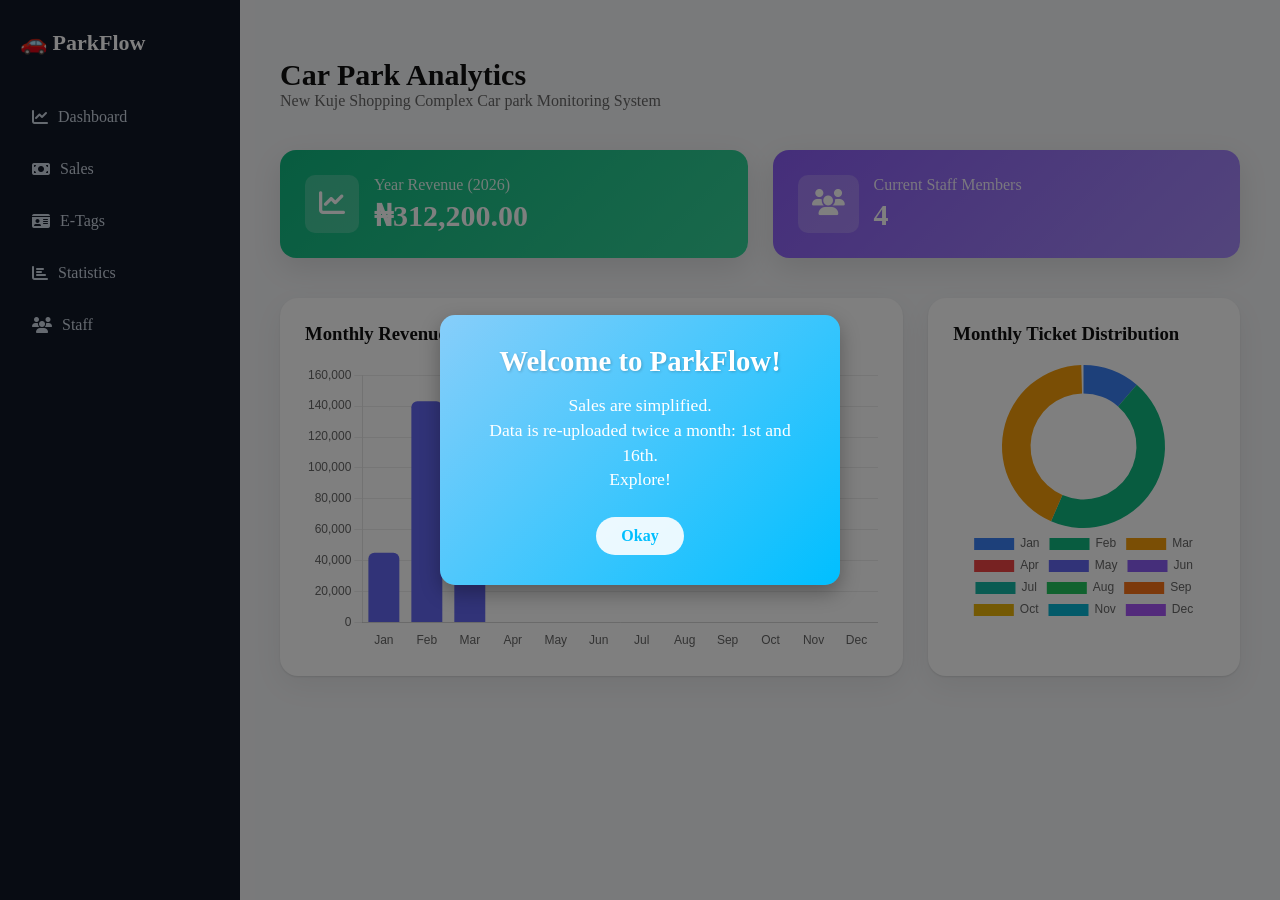
==== index.html @ 623e95df "Add files via upload" ====
<!DOCTYPE html>
<html lang="en">

<head>
  <meta charset="UTF-8">
  <meta name="viewport" content="width=device-width, initial-scale=1.0">
  <title>ParkFlow</title>

  <!-- Main Styles -->
   <link rel="icon" href="./images/title-icon.png" type="image/png">
  <link rel="stylesheet" href="css/index.css">
  <link rel="stylesheet" href="css/sidebar.css">
  <link rel="stylesheet" href="css/all.min.css"/>
  <script src="js/chart.umd.min.js"></script>
</head>

<body>

  <!-- Layout Container -->
  <div class="layout">

    <!-- Sidebar placeholder (loaded dynamically) -->
    <div id="sidebar-container"></div>

    <!-- Main Content -->
    <main class="main">

      <!-- Header -->
      <header class="header">
        <div class="header-left">
          <div class="header-title"><br>
            <h1>Car Park Analytics</h1>
            <p>New Kuje Shopping Complex Car park Monitoring System</p>
          </div>
        </div>
      </header>

      <!-- KPI Cards Section -->
      <section class="kpi-grid">

        <div class="kpi-card gradient2">
          <div class="kpi-icon"><i class="fa fa-chart-line"></i></div>
          <div>
            <span>Year Revenue</span>
            <h2 id="monthSales">₦0</h2>
          </div>
        </div>

        <div class="kpi-card gradient4">
          <div class="kpi-icon"><i class="fa fa-users"></i></div>
          <div>
            <span>Current Staff Members</span>
            <h2 id="staffCount">0</h2>
          </div>
        </div>
      </section>

      <!-- Charts Section -->
       <section class="charts">
            <div class="chart-card">
                <h3>Monthly Revenue Trend</h3>
                <canvas id="monthlyRevenueChart" style="height:300px;"></canvas>
            </div>

            <div class="chart-card">
                <h3>Monthly Ticket Distribution</h3>
                <canvas id="ticketDistributionChart" style="height:300px;"></canvas>
            </div>

        </section>

    </main>
  </div>

  <!-- Scripts -->
  <script src="js/layout.js"></script>
  <script type="module" src="js/dashboard.js"></script>

  <script>
    // Toggle mobile menu
    function toggleMenu() {
      const menu = document.getElementById("mobileMenu");
      if (menu) menu.classList.toggle("open");
    }
  </script>

</body>
</html>
---- css/index.css ----
* {
    margin: 0;
    padding: 0;
    box-sizing: border-box;
    font-family: 'Inter', 'Segoe UI';
}

body {
    background: #f6f8fb;
    color: #111;
}

.main {
    flex: 1;
    margin-left: 240px;
    padding: 40px;
    min-width: 0;
    overflow-x: hidden;
}

.header {
    display: flex;
    justify-content: space-between;
    align-items: center;
    margin-bottom: 40px;
}

.header h1 {
    font-size: 30px;
}

.header p {
    color: #666;
}

#monthPicker {
    display: inline-block;
    padding: 8px 12px;
    font-size: 16px;
    border-radius: 8px;
    border: 1px solid #d1d5db;
    background-color: #fff;
    color: #111827;
}

.kpi-grid {
    display: grid;
    grid-template-columns: repeat(auto-fit, minmax(220px, 1fr));
    gap: 25px;
    margin-bottom: 40px;
    min-width: 0;
}

.kpi-card {
    padding: 25px;
    border-radius: 16px;
    color: white;
    display: flex;
    align-items: center;
    gap: 15px;
    box-shadow: 0 10px 30px rgba(0,0,0,0.1);
    transition: 0.3s;
    backdrop-filter: blur(10px);
}

.kpi-card:hover {
    transform: translateY(-6px);
}

.kpi-card span {
    opacity: 0.9;
}

.kpi-card h2 {
    font-size: 30px;
    margin-top: 4px;
}

.kpi-icon {
    font-size: 26px;
    background: rgba(255,255,255,0.2);
    padding: 14px;
    border-radius: 10px;
}

.gradient1 {
    background: linear-gradient(135deg,#3b82f6,#6366f1);
}

.gradient2 {
    background: linear-gradient(135deg,#10b981,#34d399);
}

.gradient3 {
    background: linear-gradient(135deg,#f59e0b,#fbbf24);
}

.gradient4 {
    background: linear-gradient(135deg,#8b5cf6,#a78bfa);
}

.charts {
    display: grid;
    grid-template-columns: 2fr 1fr;
    gap: 25px;
    min-width: 0;
}

.chart-card {
    background: white;
    padding: 25px;
    border-radius: 18px;
    box-shadow: 0 10px 30px rgba(0,0,0,0.06), 0 1px 2px rgba(0,0,0,0.1);
    min-width: 0;
}

.chart-card h3 {
    margin-bottom: 20px;
}

@media (max-width:1100px) {
    .charts {
        grid-template-columns: 1fr;
    }
}

@media (max-width:900px) {
    .main {
        margin-left: 0;
        padding: 25px;
    }

    .kpi-grid {
        grid-template-columns: 1fr;
    }
}

@media (max-width:500px) {
    .kpi-card h2 {
        font-size: 24px;
    }

    .kpi-card span {
        font-size: 14px;
    }

    .chart-card {
        padding: 20px;
    }
}
---- css/sidebar.css ----
* {
    box-sizing: border-box;
    font-family: 'Inter', 'Segoe UI';
}

html,
body {
    margin: 0;
    padding: 0;
    height: 100%;
    width: 100%;
    overflow-x: hidden;
    font-family: 'Segoe UI', sans-serif;
    background-color: #f4f5f7;
}

.layout {
    display: flex;
    min-height: 100vh;
    width: 100%;
}

.sidebar {
    width: 240px;
    background: #111827;
    color: white;
    padding: 30px 20px;
    display: flex;
    flex-direction: column;
    min-height: 100vh;
    position: fixed;
    top: 0;
    left: 0;
    z-index: 1000;
}

.logo {
    font-size: 22px;
}

.sidebar nav {
    display: flex;
    flex-direction: column;
    gap: 10px;
}

.sidebar a {
    color: #cbd5e1;
    text-decoration: none;
    padding: 12px;
    border-radius: 8px;
    display: flex;
    gap: 10px;
    align-items: center;
    transition: 0.2s;
}

.sidebar a:hover,
.sidebar a.active {
    background: #2563eb;
    color: white;
}

.mobile-menu {
    position: fixed;
    top: 0;
    left: 0;
    width: 100%;
    height: 100%;
    background: linear-gradient(135deg,#111827,#1f2937);
    display: flex;
    flex-direction: column;
    align-items: center;
    justify-content: center;
    transform: translateY(-100%);
    transition: transform 0.5s ease, opacity 0.5s ease;
    opacity: 0;
    z-index: 2000;
    padding: 20px;
    box-shadow: 0 20px 50px rgba(0, 0, 0, 0.2);
    border-radius: 0 0 20px 20px;
}

.mobile-menu.open {
    transform: translateY(0);
    opacity: 1;
}

.mobile-menu nav {
    display: flex;
    flex-direction: column;
    gap: 25px;
    text-align: center;
}

.mobile-menu a {
    display: flex;
    align-items: center;
    justify-content: left;
    gap: 10px;
    font-size: 20px;
    color: white;
    text-decoration: none;
    font-weight: 600;
    padding: 12px 20px;
    border-radius: 12px;
    transition: transform 0.3s ease, background 0.3s ease, color 0.3s ease;
}

.mobile-menu a:hover {
    transform: scale(1.05) translateY(-2px);
    background: rgba(255, 255, 255, 0.2);
    color: #f3f4f6;
}

.mobile-menu a i {
    font-size: 26px;
    transition: transform 0.3s ease;
}

.mobile-menu a:hover i {
    transform: rotate(15deg);
}

.mobile-menu::before {
    content: '';
    position: absolute;
    top: 0;
    left: 0;
    width: 100%;
    height: 100%;
    backdrop-filter: blur(6px);
    border-radius: 0 0 20px 20px;
    z-index: -1;
}

.close-menu {
    position: absolute;
    top: 70px;
    right: 30px;
    font-size: 28px;
    background: none;
    border: none;
    color: white;
    cursor: pointer;
}

.fixed-mobile-header {
    display: none;
    position: fixed;
    top: 0;
    left: 0;
    right: 0;
    height: 60px;
    background-color: #fff;
    box-shadow: 0 2px 10px rgba(0,0,0,0.1);
    z-index: 9999;
    padding: 0 20px;
    align-items: center;
    justify-content: space-between;
}

.fixed-mobile-header .logo {
    font-size: 20px;
}

.fixed-mobile-header .menu-btn {
    font-size: 24px;
    background: none;
    border: none;
    cursor: pointer;
    color: #111;
}

@media (max-width: 900px) {
    .fixed-mobile-header {
        display: flex;
    }

    .main {
        margin-top: 40px;
    }

    .sidebar {
        display: none;
    }
}
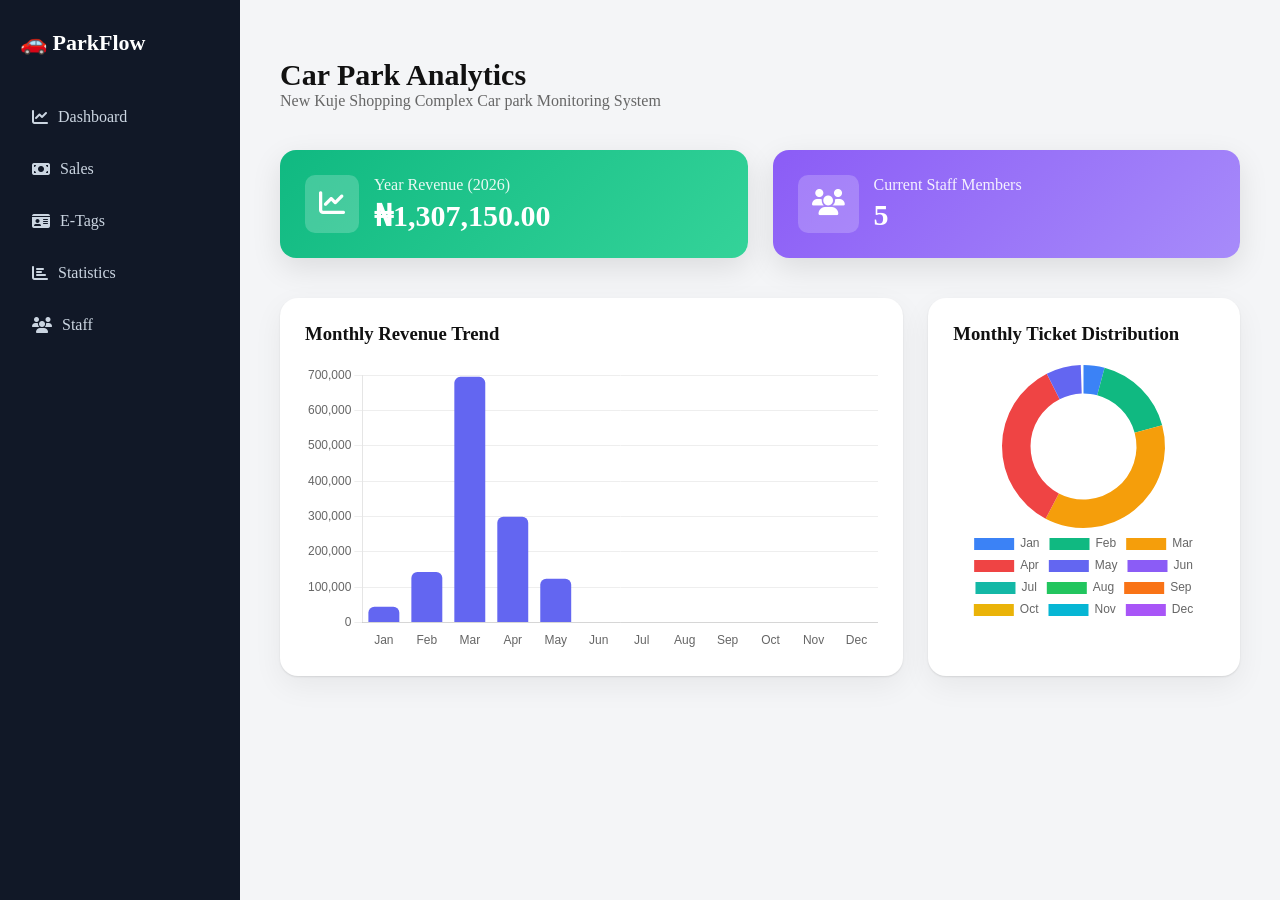
==== commit b67f63f1: "Add files via upload" ====
--- a/index.html
+++ b/index.html
@@ -7,7 +7,7 @@
   <title>ParkFlow</title>
 
   <!-- Main Styles -->
-   <link rel="icon" href="./images/title-icon.png" type="image/png">
+   <link rel="icon" href="./images/title-icon.png" type="image/png">       
   <link rel="stylesheet" href="css/index.css">
   <link rel="stylesheet" href="css/sidebar.css">
   <link rel="stylesheet" href="css/all.min.css"/>
